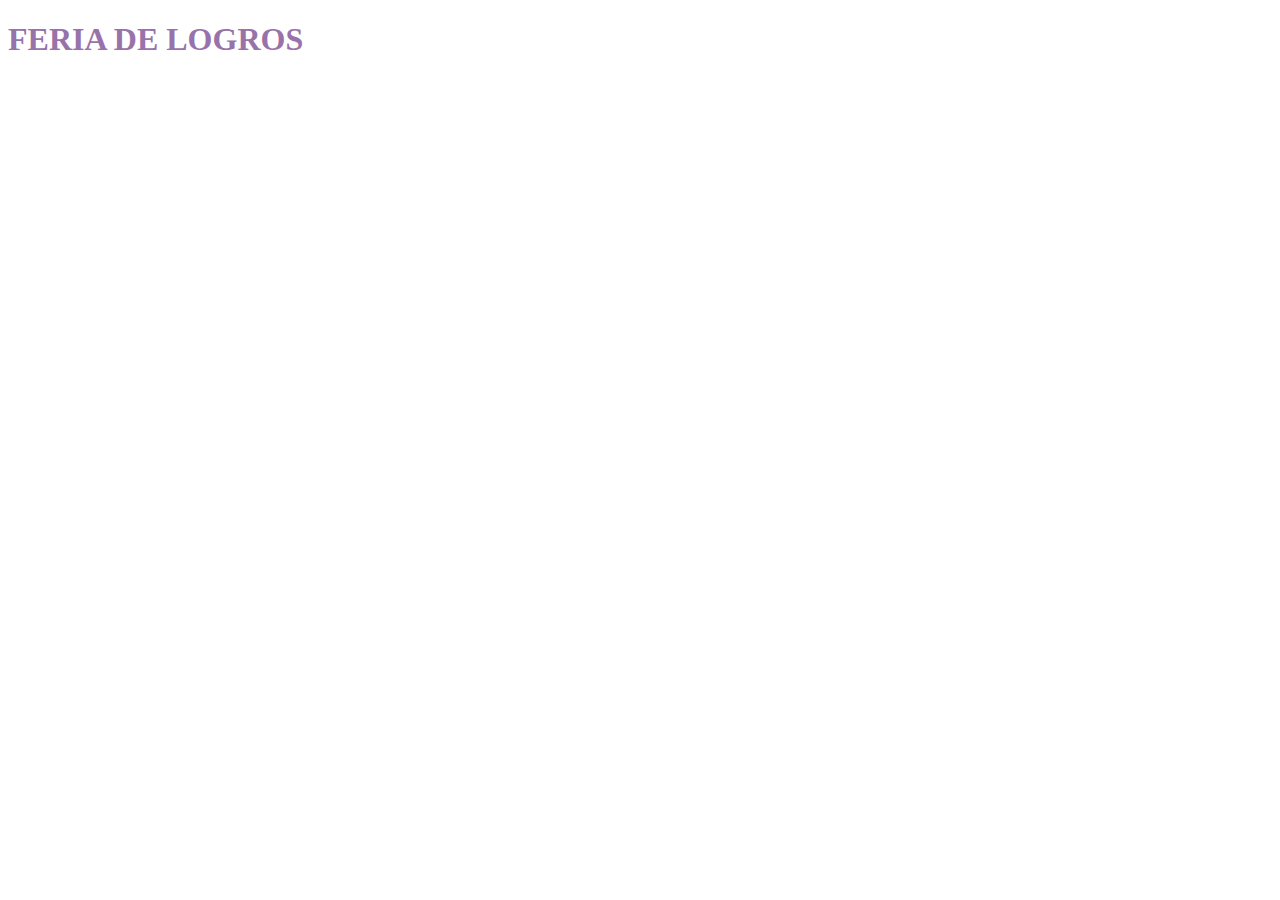
==== index.html @ 94b9064b "feat: structure the project" ====
<!DOCTYPE html>
<html lang="en">
<head>
    <meta charset="UTF-8">
    <meta name="viewport" content="width=device-width, initial-scale=1.0">
    <link rel="stylesheet" href="./css/style.css">
    <title>feria de logros</title>
</head>
<body>
    <h1>FERIA DE LOGROS</h1>


    <script src="./js/app.js"></script>
</body>
</html>
---- css/style.css ----
h1 {
    color: rgb(152, 114, 170);
}
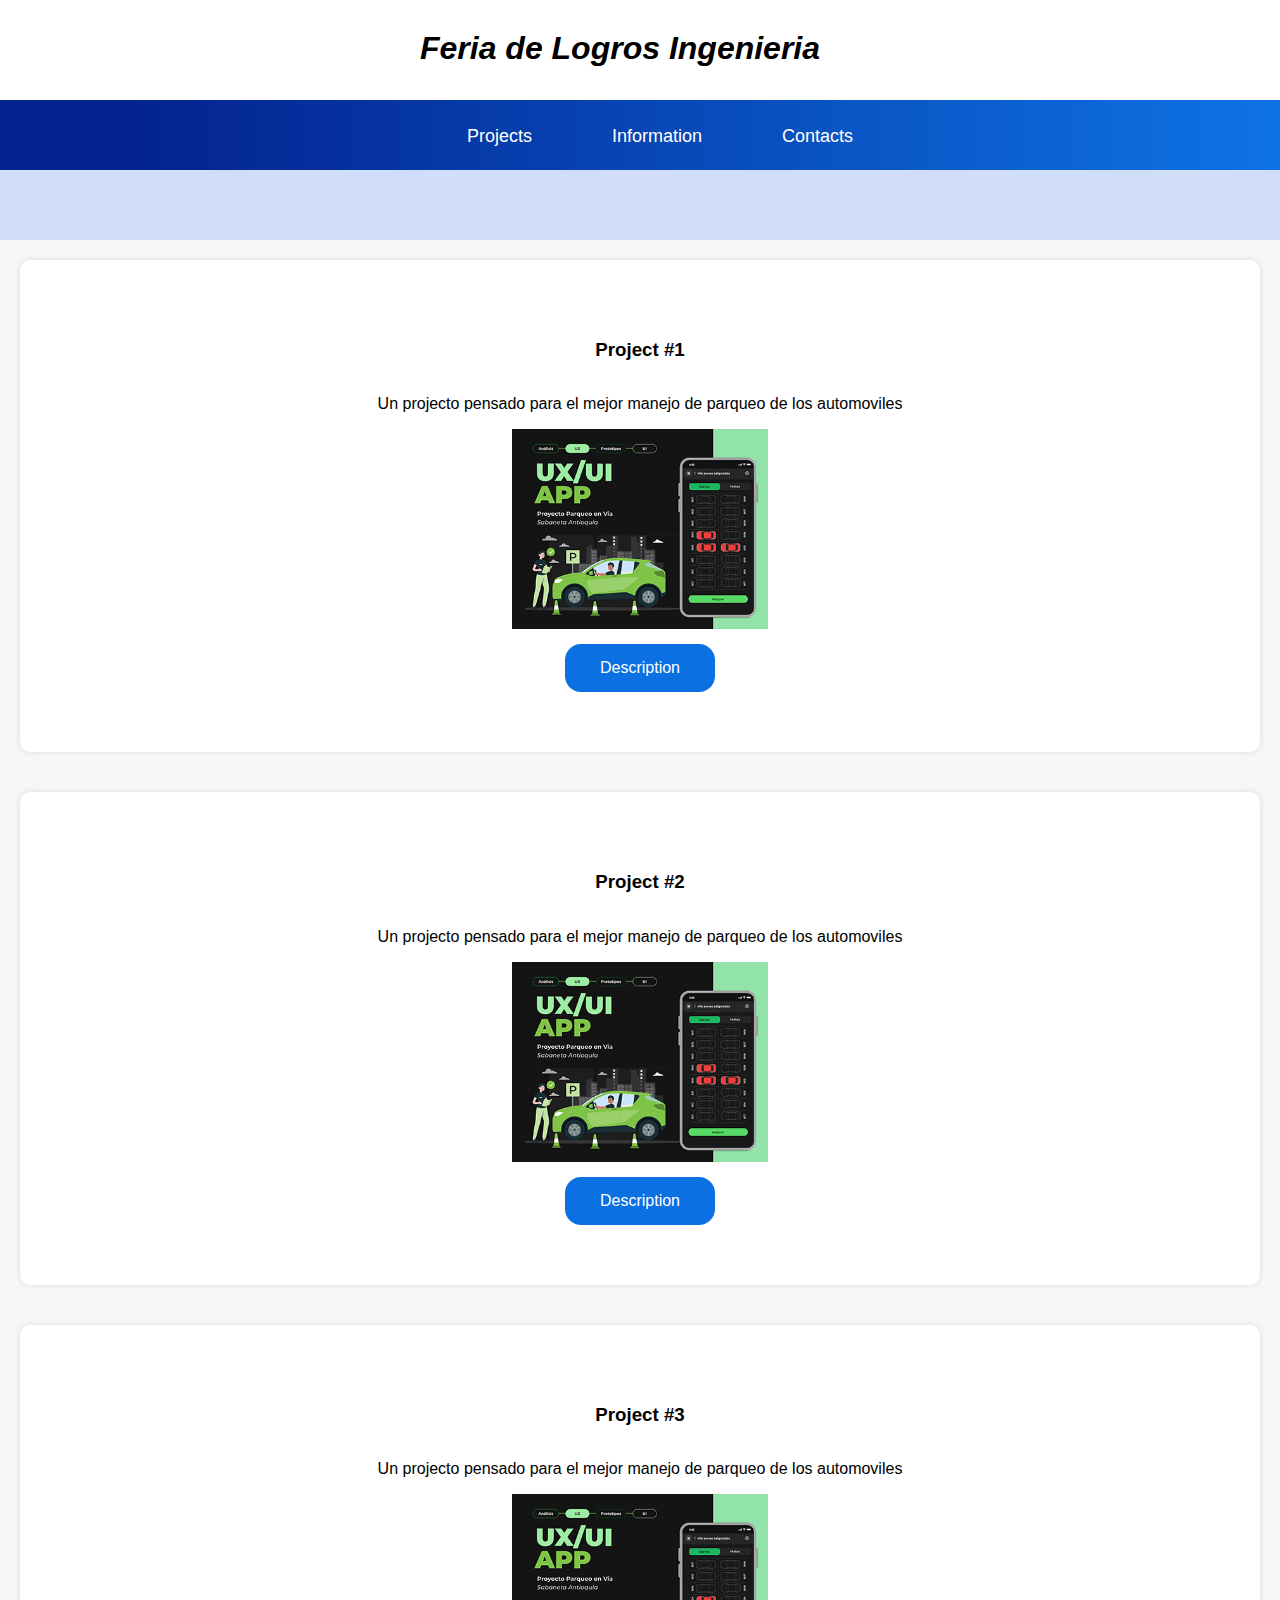
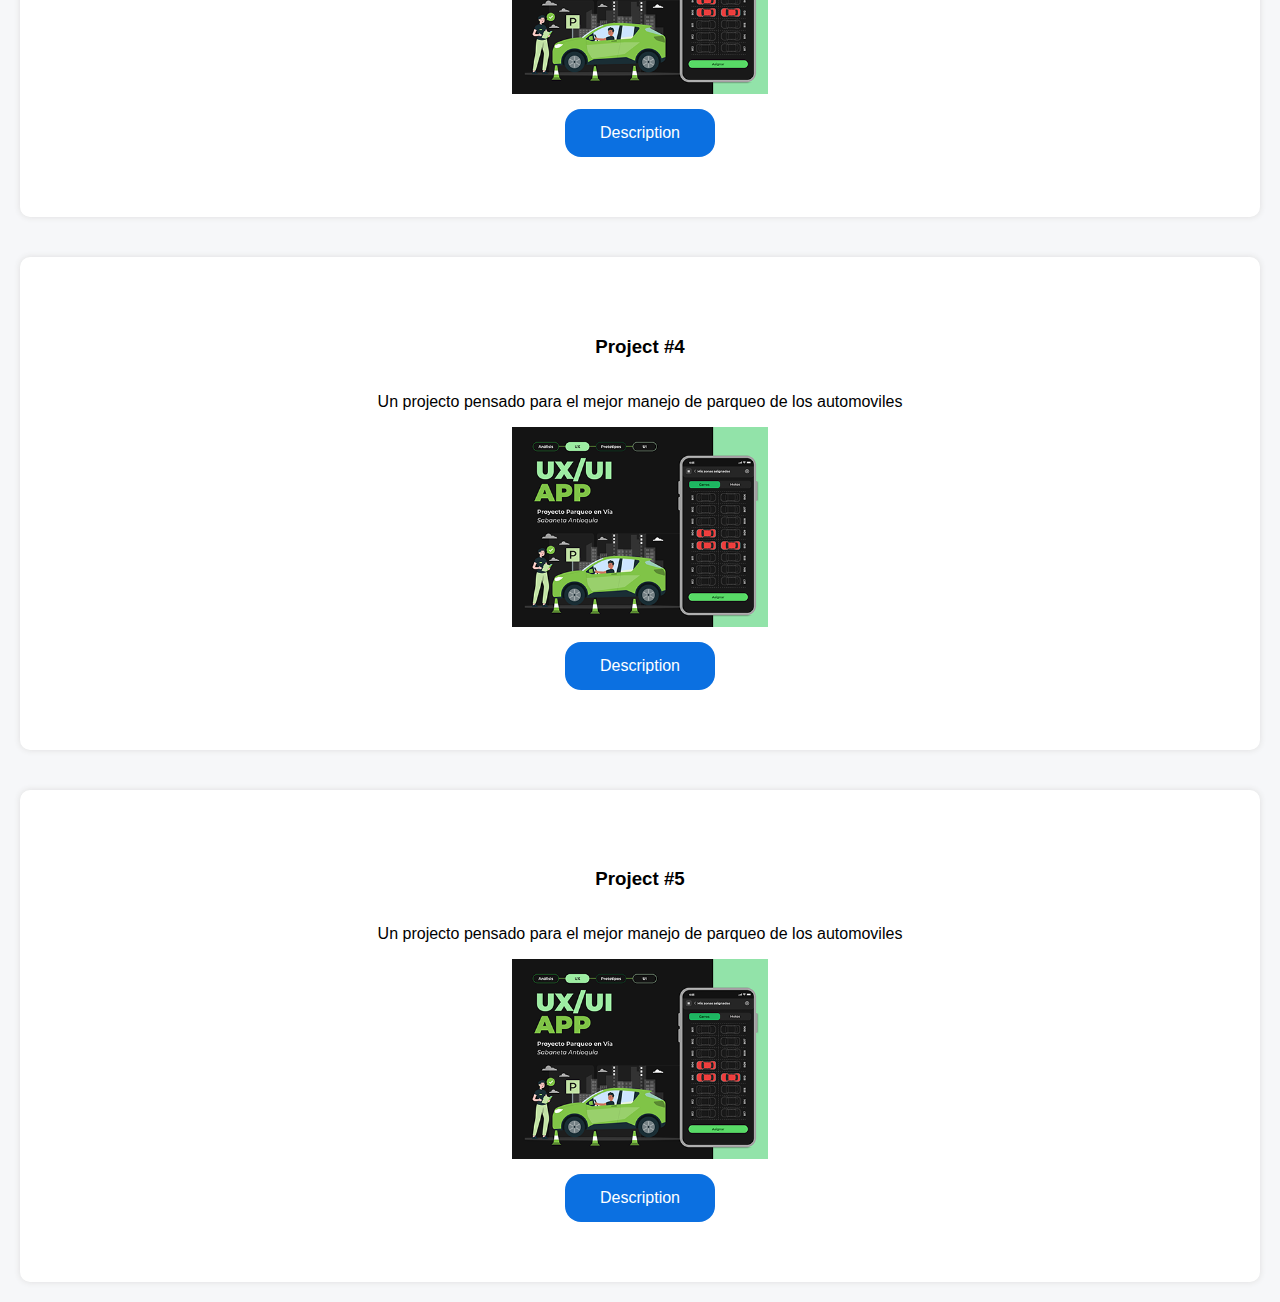
==== commit 85478f9d: "feat: add the content" ====
--- a/index.html
+++ b/index.html
@@ -7,7 +7,62 @@
     <title>feria de logros</title>
 </head>
 <body>
-    <h1>FERIA DE LOGROS</h1>
+    <div class="layout">
+        <header class="header">
+            <h1>Feria de Logros Ingenieria</h1>
+        </header>
+
+        <nav class="nav">
+            <ul>
+                <li><a href="index.html">Projects</a></li>
+                <li><a href="Information.html">Information</a></li>
+                <li><a href="Contacts.html">Contacts</a></li>
+            </ul>
+        </nav>
+    </div>
+
+    <!---CONTENIDO PRINCIPAL-->
+    <section class="content">
+        <article class="project-item">
+            <h3 class="title">Project #1</h3>
+            <p class="about">Un projecto pensado para el mejor manejo de parqueo de los automoviles</p>
+            <img src="./img/parquin.png" alt="">
+            <button class="edit">Description</button>
+
+        </article>
+
+        <article class="project-item">
+            <h3 class="title">Project #2</h3>
+            <p class="about">Un projecto pensado para el mejor manejo de parqueo de los automoviles</p>
+            <img src="./img/parquin.png" alt="">
+            <button class="edit">Description</button>
+
+        </article>
+
+        <article class="project-item">
+            <h3 class="title">Project #3</h3>
+            <p class="about">Un projecto pensado para el mejor manejo de parqueo de los automoviles</p>
+            <img src="./img/parquin.png" alt="">
+            <button class="edit">Description</button>
+
+        </article>
+
+        <article class="project-item">
+            <h3 class="title">Project #4</h3>
+            <p class="about">Un projecto pensado para el mejor manejo de parqueo de los automoviles</p>
+            <img src="./img/parquin.png" alt="">
+            <button class="edit">Description</button>
+
+        </article>
+
+        <article class="project-item">
+            <h3 class="title">Project #5</h3>
+            <p class="about">Un projecto pensado para el mejor manejo de parqueo de los automoviles</p>
+            <img src="./img/parquin.png" alt="">
+            <button class="edit">Description</button>
+
+        </article>
+    </section>
 
 
     <script src="./js/app.js"></script>
--- a/css/style.css
+++ b/css/style.css
@@ -1,3 +1,143 @@
-h1 {
-    color: rgb(152, 114, 170);
+body{
+    background: #d1defa;
+    font-family: Arial, Helvetica, sans-serif;
+
+    /*ALINEAR BODY*/
+
+    text-align: center;
+    padding: 0px;
+    margin:0px;
+}
+
+.layout{
+    width: 100%;
+    height: auto;
+
+
+    display: grid;
+    grid-template-areas: 
+
+
+        /*NUMERO DE COLUMNAS DE CADA CLASE
+         DEL GRID TEMPLATE AREAS
+        */
+        "header header header header"
+        "nav nav nav nav"
+        "content content content lateral"
+        "footer footer footer footer"
+
+    ;
+
+    /*DIMENSIONES DE CADA FILA*/
+    grid-template-rows: 100px 70PX auto 70px;
+}
+
+.header{
+    grid-area: header;
+    
+    background: white;
+    text-align: left;
+    font-style: italic;
+    display:flex ;
+    justify-content: center;
+
+
+}
+
+.header h1{
+    margin-left: -40px;
+    margin-top: 30px;
+}
+
+.nav{
+    grid-area: nav;
+    background: linear-gradient(90deg, #03228f 10%, #0e73e4 100%);
+   
+
+}
+
+
+.nav > ul{
+    display: flex;
+    justify-content: center;
+    align-items: center;
+    list-style: none;
+}
+.nav li{
+    padding: 10px;
+
+}
+.nav a {
+    display: block;
+    margin-left: 30px;
+    margin-right: 30px;
+    color: white;
+    text-decoration: none;
+    font-size: 18px;
+    font-weight: lighter;
+    transition: all 300ms;
+}
+
+.nav a:hover{
+    transform: scale(0.80,0.80);
+}
+
+/*-- ESTILOS DEL CONTENIDO DE LAS PELICULAS ----*/
+.content{
+    grid-area: content;
+    background: #f6f7f9;
+    display: flex;
+    flex-flow: row wrap;
+    justify-content: flex-start;
+    align-items: flex-start;
+}
+
+.project-item{
+    flex-grow: 1;
+    background: white;
+    border-radius: 10px;
+    box-shadow: 0px 0px 6px #ddd;
+    margin: 20px;
+    padding-top: 60px;
+    padding-bottom: 60px;
+    padding-right: 100px;
+    padding-left: 100px;
+    display: flex;
+    flex-direction: column;
+    justify-content: center;
+    align-items: center;
+    text-align: center;
+    
+   
+  
+}
+.project-item img{
+    max-width: 50%;
+    height: 200px;
+    text-align: center;
+}
+
+button,
+input[type="submit"],
+input[type="button"]{
+    width: 150px;
+    background:  #0b70e1;
+    color:white;
+    border: 0;
+    outline: 0;
+    padding: 15px;
+    border-radius: 3px;
+    margin-top: 15px;
+    text-transform: capitalize;
+    font-size: 16px;
+    font-weight: 500;
+    transition: all 300ms;
+    border-radius: 1rem;
+  
+
+
+}
+
+.edit:hover {
+    background-color: rgb(58, 162, 162);
 }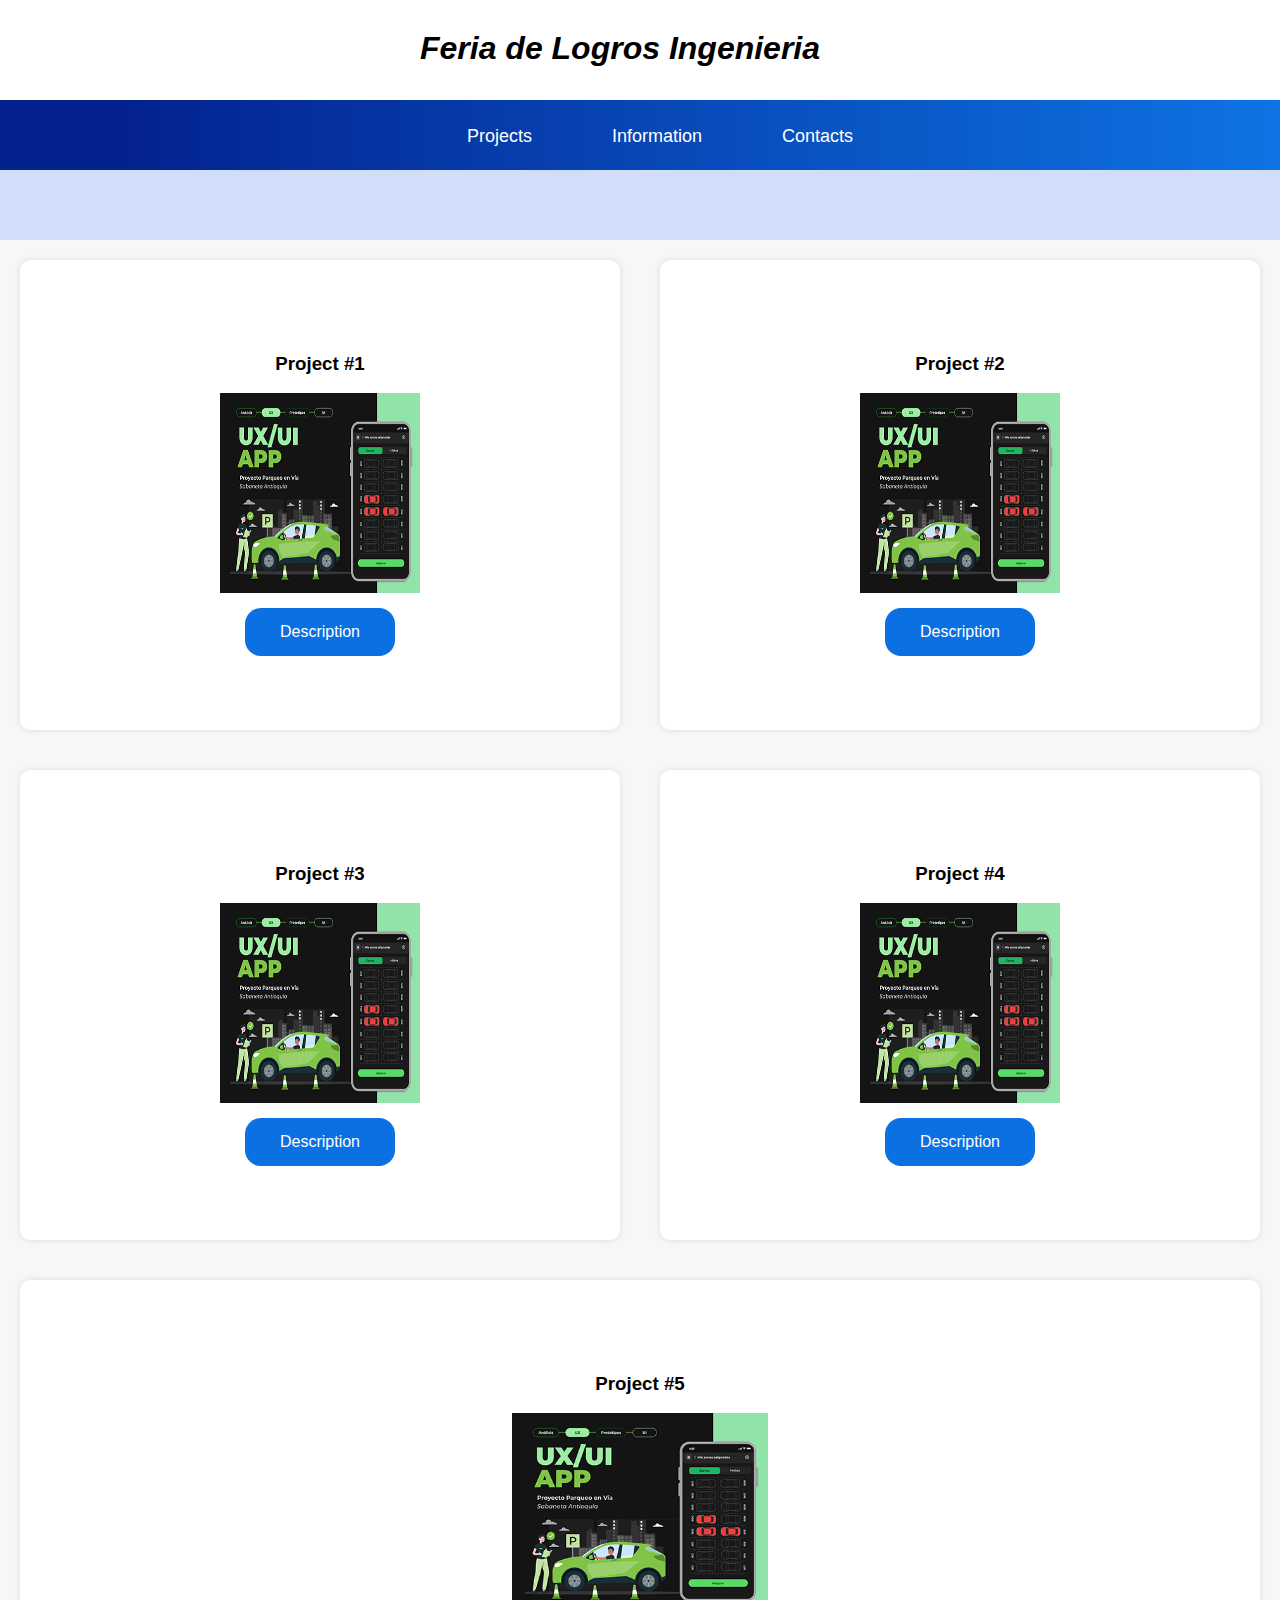
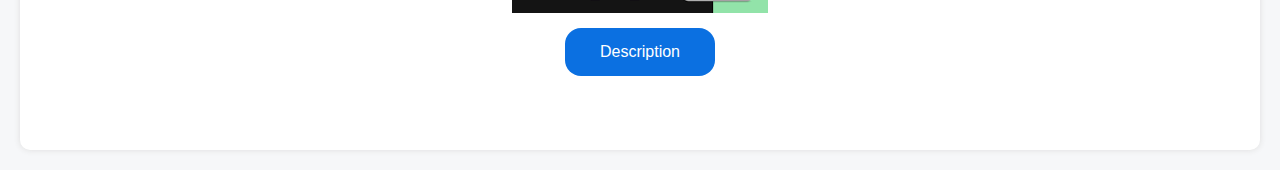
==== commit 0aa50dea: "feat: adding the description button" ====
--- a/index.html
+++ b/index.html
@@ -25,41 +25,41 @@
     <section class="content">
         <article class="project-item">
             <h3 class="title">Project #1</h3>
-            <p class="about">Un projecto pensado para el mejor manejo de parqueo de los automoviles</p>
+            <p class="about" style="display:none;">Un projecto pensado para el mejor manejo de parqueo de los automoviles</p>
             <img src="./img/parquin.png" alt="">
-            <button class="edit">Description</button>
+            <button class="descrip" onclick="wacht(this)">Description</button>
 
         </article>
 
         <article class="project-item">
             <h3 class="title">Project #2</h3>
-            <p class="about">Un projecto pensado para el mejor manejo de parqueo de los automoviles</p>
+            <p class="about" style="display:none;">Un projecto pensado para el mejor manejo de parqueo de los carrosswssss</p>
             <img src="./img/parquin.png" alt="">
-            <button class="edit">Description</button>
+            <button class="descrip" onclick="wacht(this)">Description</button>
 
         </article>
 
         <article class="project-item">
             <h3 class="title">Project #3</h3>
-            <p class="about">Un projecto pensado para el mejor manejo de parqueo de los automoviles</p>
+            <p class="about" style="display:none;">testingg description visivilitie</p>
             <img src="./img/parquin.png" alt="">
-            <button class="edit">Description</button>
+            <button class="descrip" onclick="wacht(this)">Description</button>
 
         </article>
 
         <article class="project-item">
             <h3 class="title">Project #4</h3>
-            <p class="about">Un projecto pensado para el mejor manejo de parqueo de los automoviles</p>
+            <p class="about" style="display:none;">Un projecto pensado para el mejor manejo de parqueo de los automoviles</p>
             <img src="./img/parquin.png" alt="">
-            <button class="edit">Description</button>
+            <button class="descrip" onclick="wacht(this)">Description</button>
 
         </article>
 
         <article class="project-item">
             <h3 class="title">Project #5</h3>
-            <p class="about">Un projecto pensado para el mejor manejo de parqueo de los automoviles</p>
+            <p class="about" style="display:none;">Un projecto pensado para el mejor manejo de parqueo de los automoviles</p>
             <img src="./img/parquin.png" alt="">
-            <button class="edit">Description</button>
+            <button class="descrip" onclick="wacht(this)">Description</button>
 
         </article>
     </section>
--- a/css/style.css
+++ b/css/style.css
@@ -93,6 +93,8 @@
 }
 
 .project-item{
+    width: 300px; /* Fijar un ancho para todos los artículos */
+    min-height: 350px; /* Asegurar una altura mínima */
     flex-grow: 1;
     background: white;
     border-radius: 10px;
@@ -138,6 +140,6 @@
 
 }
 
-.edit:hover {
+.descrip:hover {
     background-color: rgb(58, 162, 162);
 }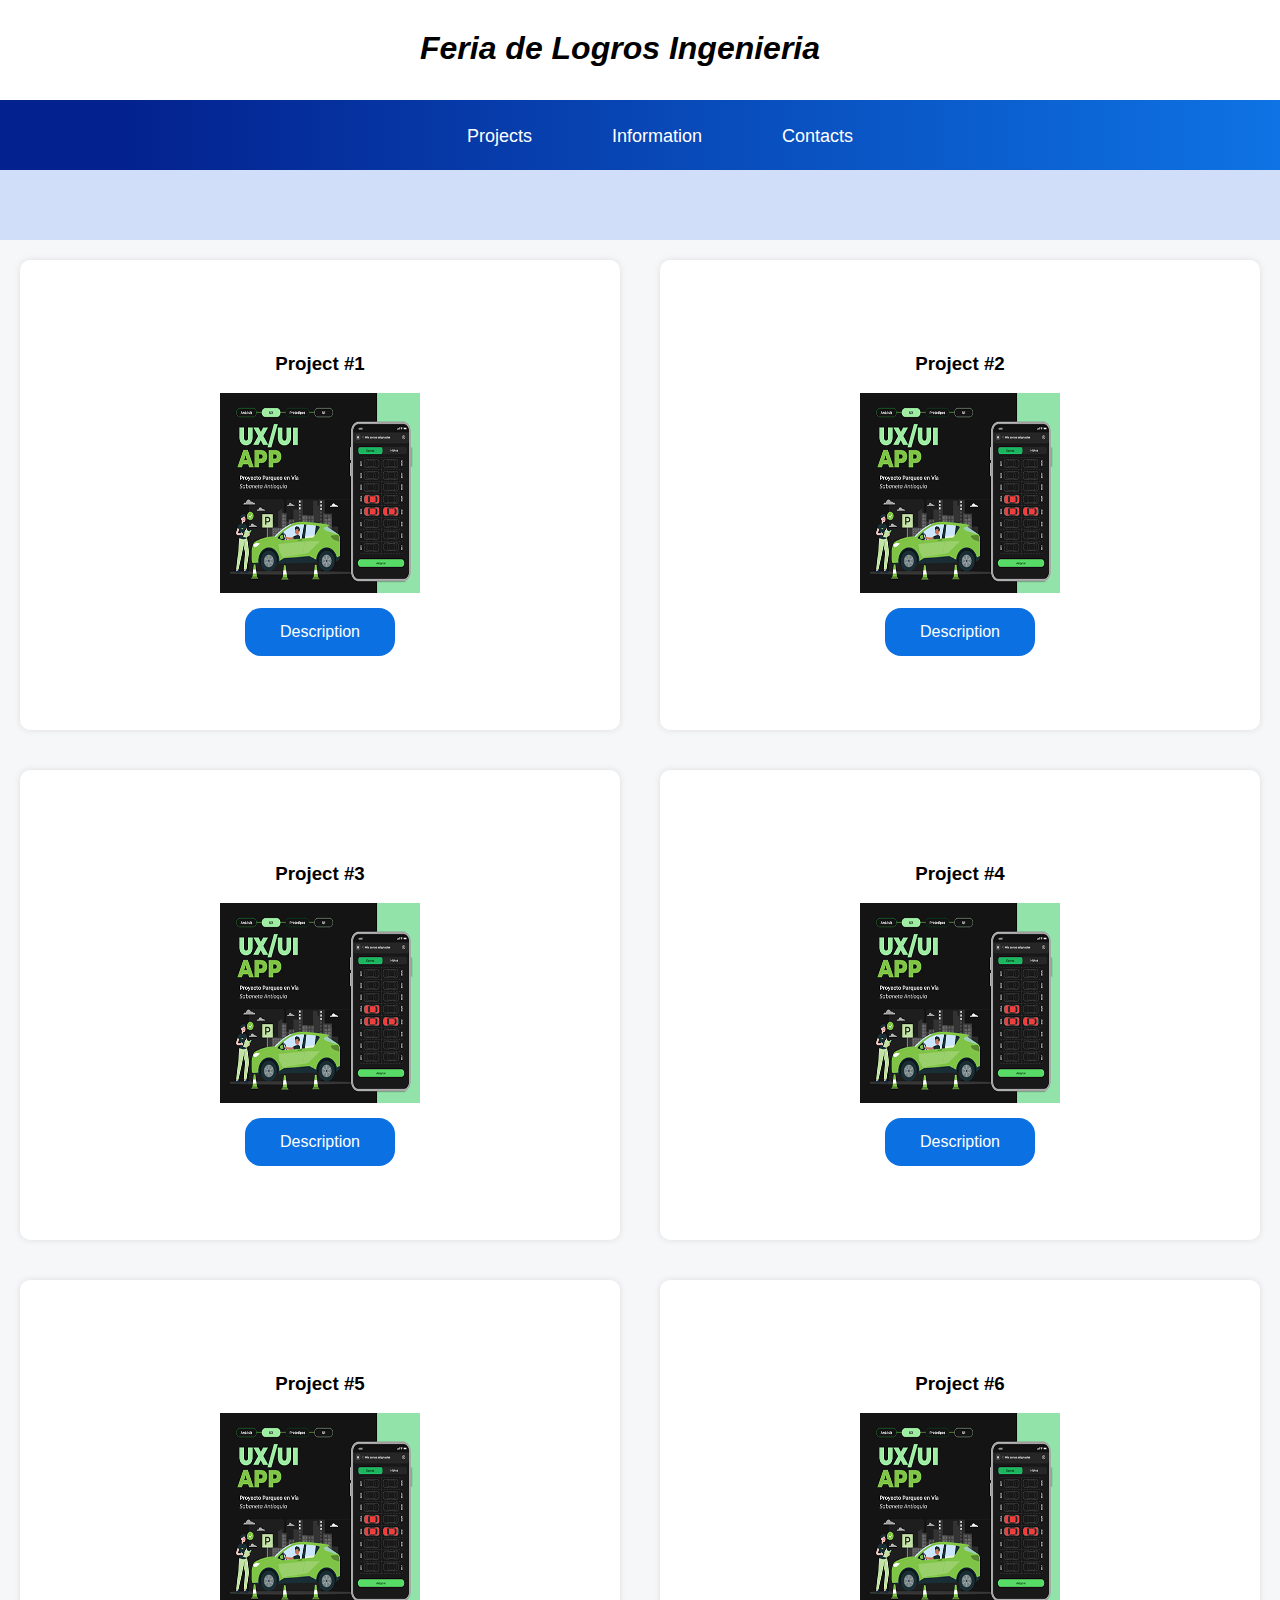
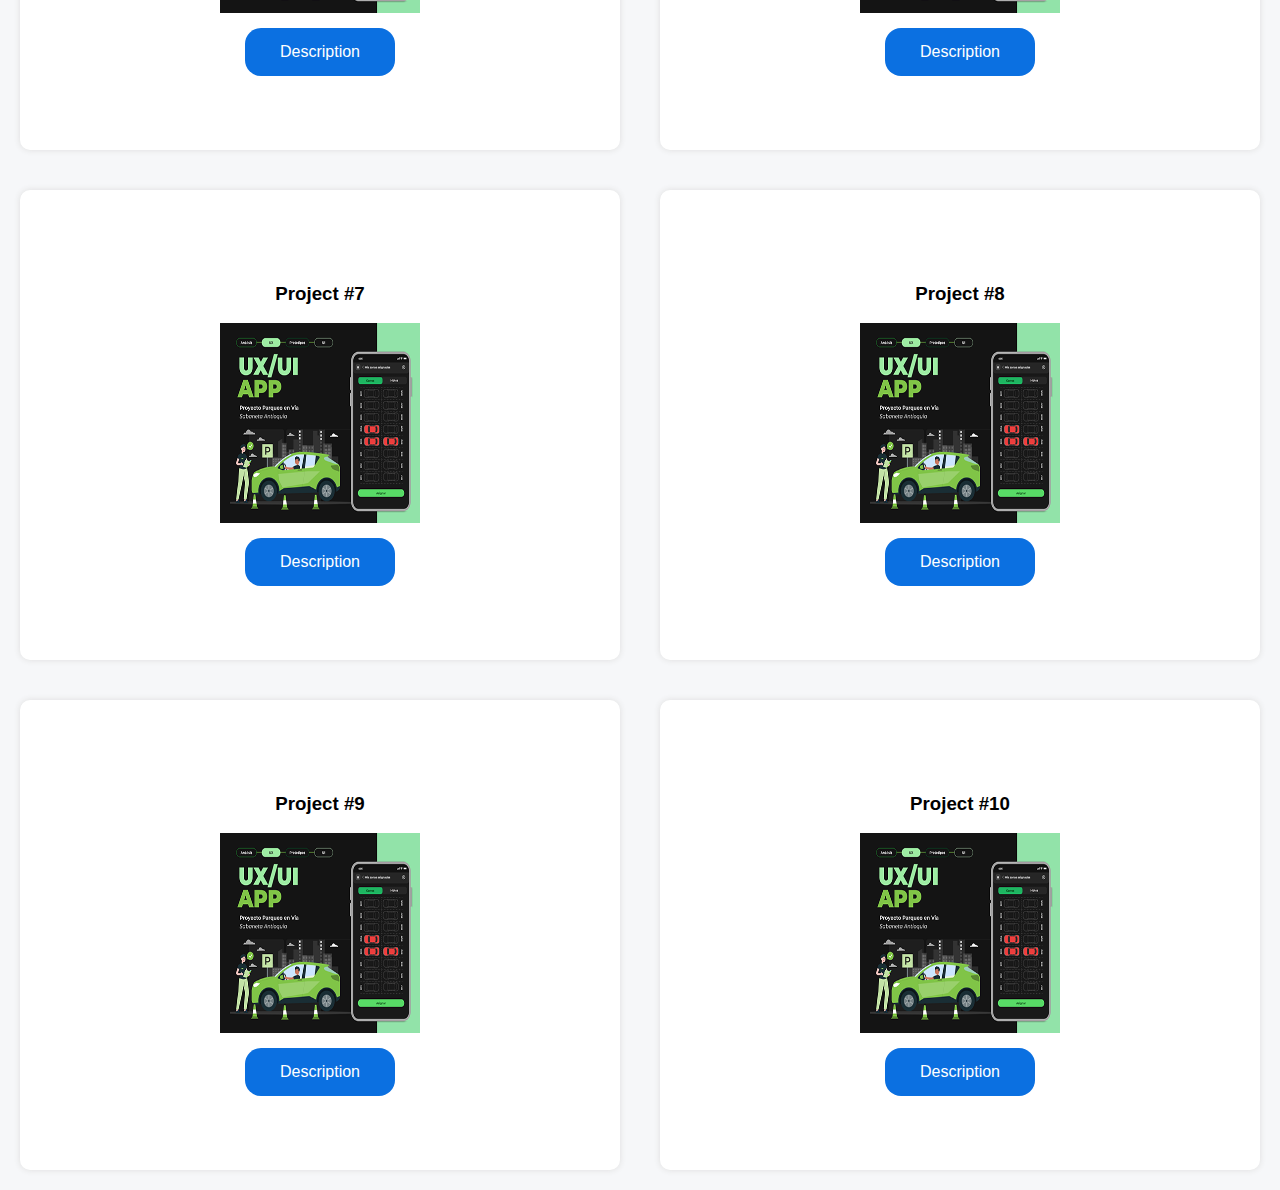
==== commit ce9b4a35: "feat: adding the projects articles" ====
--- a/index.html
+++ b/index.html
@@ -62,6 +62,47 @@
             <button class="descrip" onclick="wacht(this)">Description</button>
 
         </article>
+
+        <article class="project-item">
+            <h3 class="title">Project #6</h3>
+            <p class="about" style="display:none;">Un projecto pensado para el mejor manejo de parqueo de los automoviles</p>
+            <img src="./img/parquin.png" alt="">
+            <button class="descrip" onclick="wacht(this)">Description</button>
+
+        </article>
+
+        <article class="project-item">
+            <h3 class="title">Project #7</h3>
+            <p class="about" style="display:none;">Un projecto pensado para el mejor manejo de parqueo de los automoviles</p>
+            <img src="./img/parquin.png" alt="">
+            <button class="descrip" onclick="wacht(this)">Description</button>
+
+        </article>
+
+        <article class="project-item">
+            <h3 class="title">Project #8</h3>
+            <p class="about" style="display:none;">Un projecto pensado para el mejor manejo de parqueo de los automoviles</p>
+            <img src="./img/parquin.png" alt="">
+            <button class="descrip" onclick="wacht(this)">Description</button>
+
+        </article>
+        
+        <article class="project-item">
+            <h3 class="title">Project #9</h3>
+            <p class="about" style="display:none;">Un projecto pensado para el mejor manejo de parqueo de los automoviles</p>
+            <img src="./img/parquin.png" alt="">
+            <button class="descrip" onclick="wacht(this)">Description</button>
+
+        </article>
+
+        <article class="project-item">
+            <h3 class="title">Project #10</h3>
+            <p class="about" style="display:none;">Un projecto pensado para el mejor manejo de parqueo de los automoviles</p>
+            <img src="./img/parquin.png" alt="">
+            <button class="descrip" onclick="wacht(this)">Description</button>
+
+        </article>
+
     </section>
 
 
--- a/css/style.css
+++ b/css/style.css
@@ -82,7 +82,7 @@
     transform: scale(0.80,0.80);
 }
 
-/*-- ESTILOS DEL CONTENIDO DE LAS PELICULAS ----*/
+
 .content{
     grid-area: content;
     background: #f6f7f9;
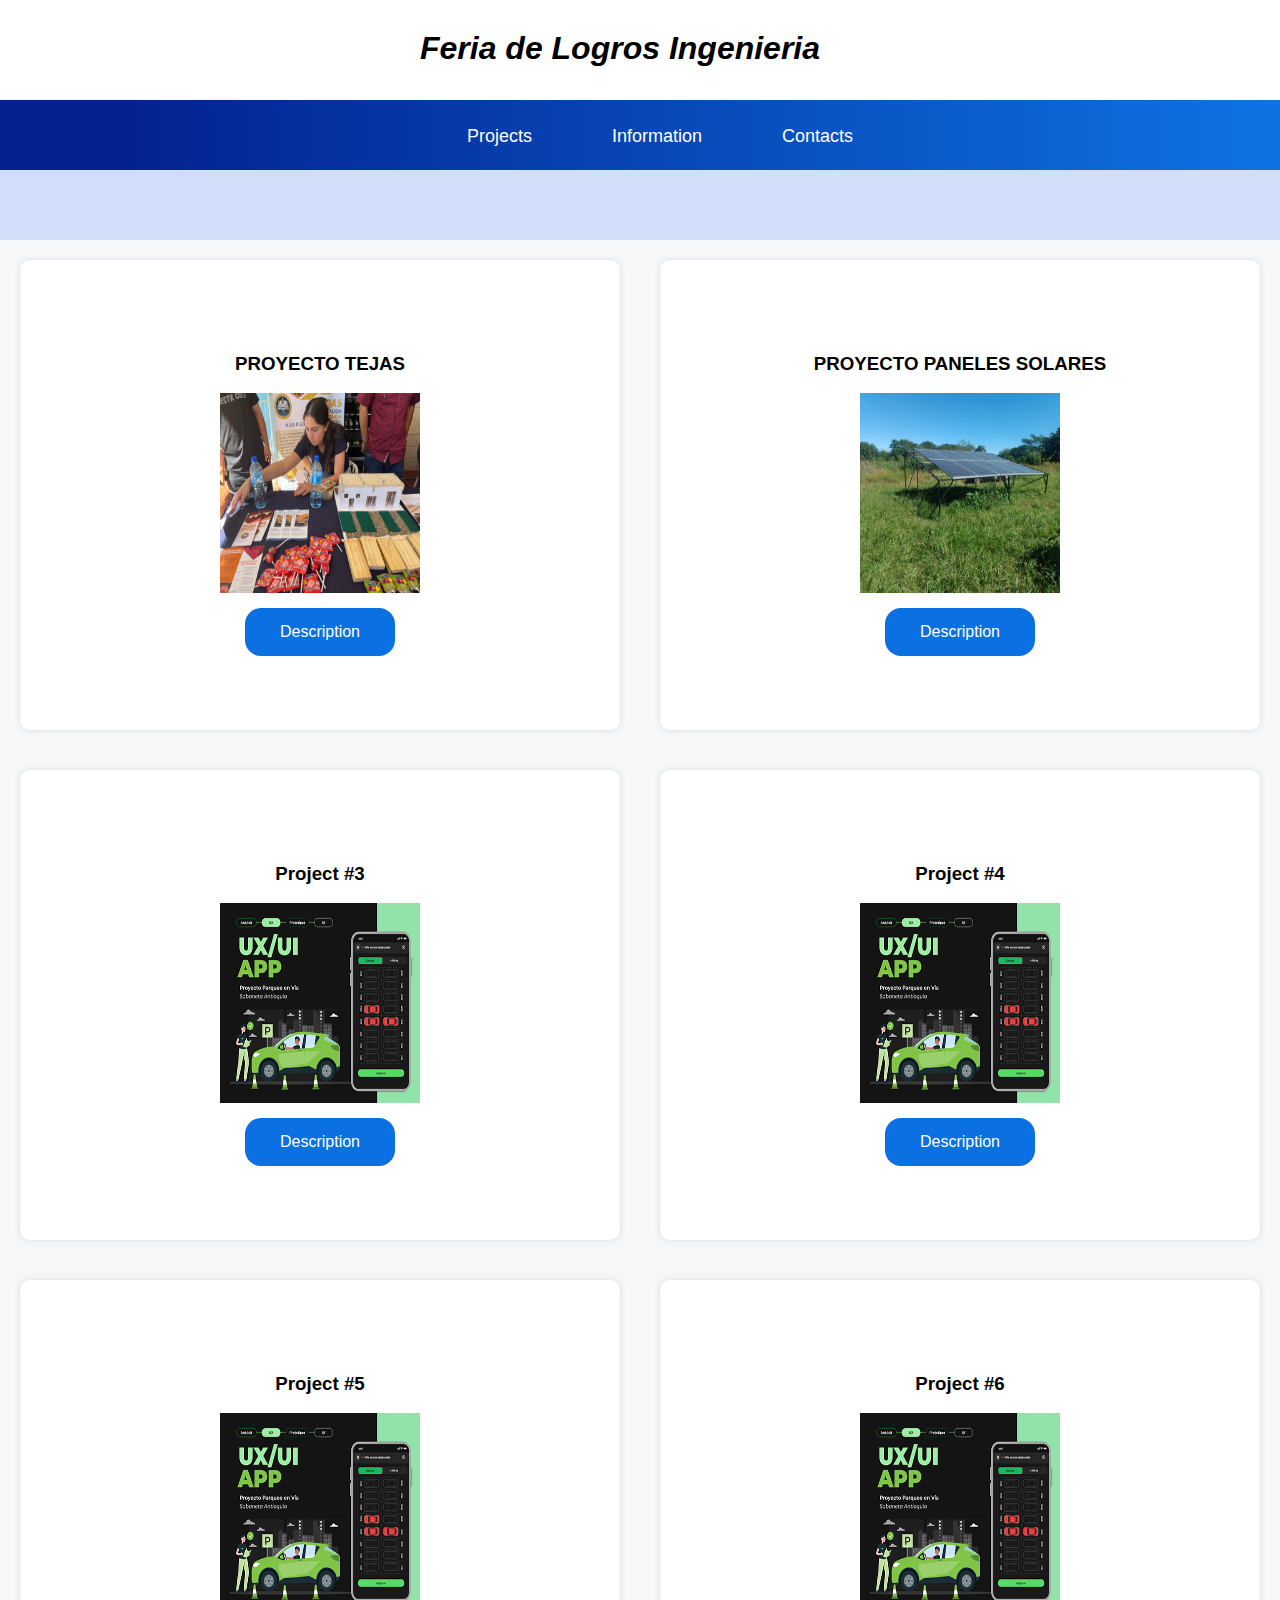
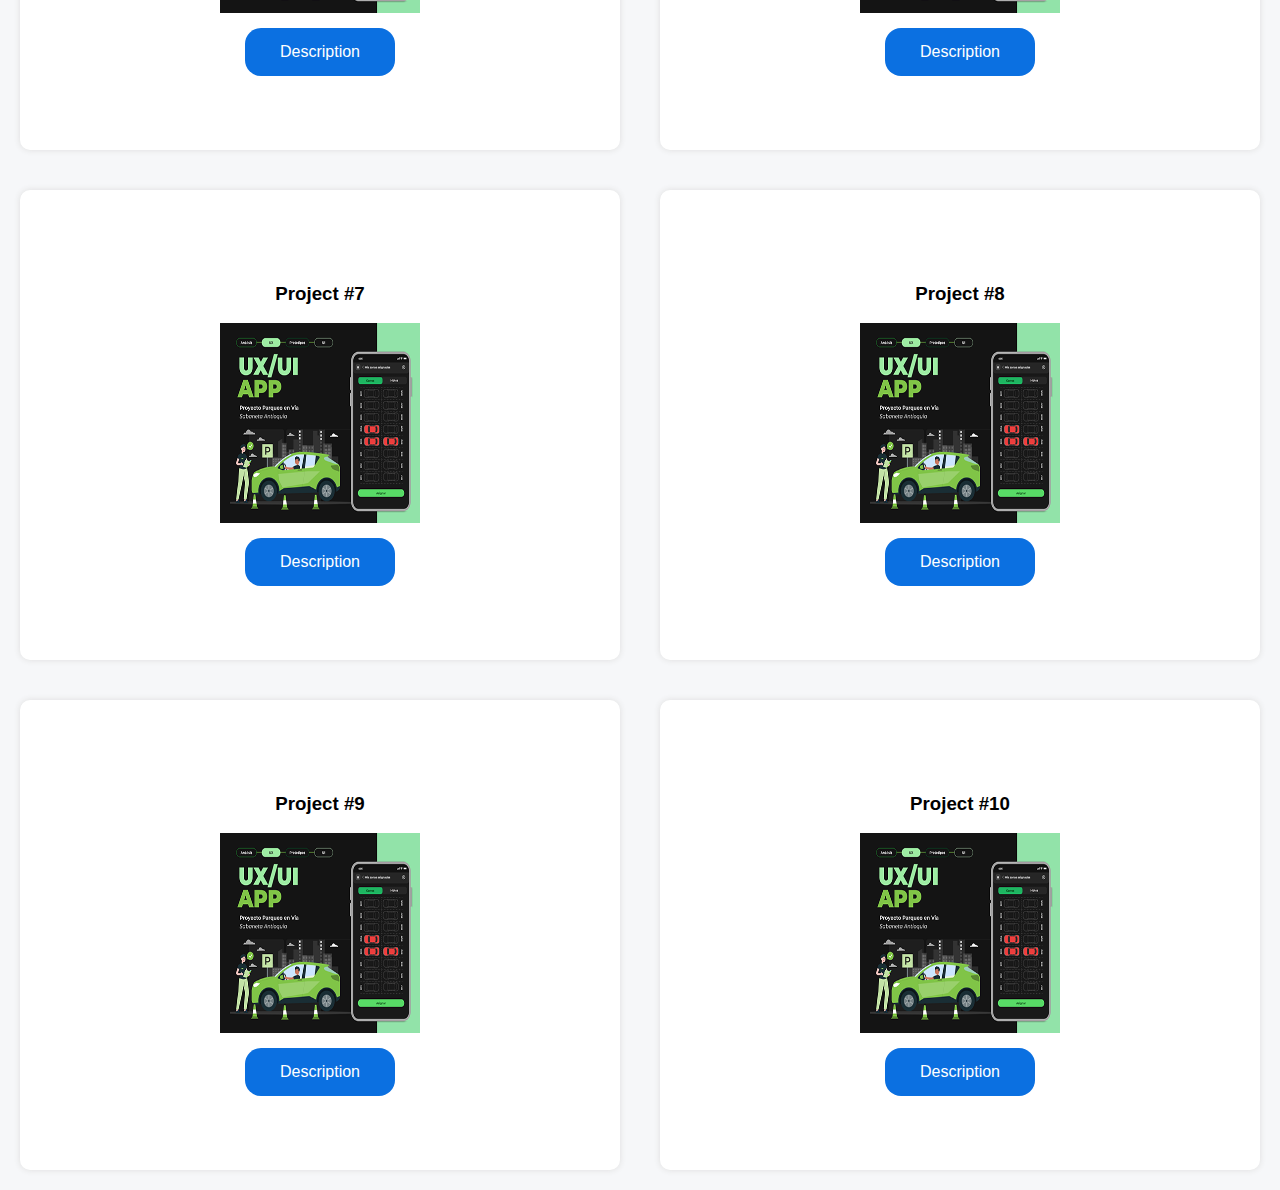
==== commit 3535b80d: "feat: adding photos" ====
--- a/index.html
+++ b/index.html
@@ -24,17 +24,21 @@
     <!---CONTENIDO PRINCIPAL-->
     <section class="content">
         <article class="project-item">
-            <h3 class="title">Project #1</h3>
-            <p class="about" style="display:none;">Un projecto pensado para el mejor manejo de parqueo de los automoviles</p>
-            <img src="./img/parquin.png" alt="">
+            <h3 class="title">PROYECTO TEJAS</h3>
+            <p class="about" style="display:none;">Ingenieria civil: Proyecto realizado para el conocimiento fundamental de materiales de contruccion para techos 
+                como lo son las tejas , hay variedad y por ello en este proyecto se realiza una evaluacion de cual seria la mejor opcion para cada caso.
+            </p>
+            <img src="./img/tejas.png" alt="">
             <button class="descrip" onclick="wacht(this)">Description</button>
 
         </article>
 
         <article class="project-item">
-            <h3 class="title">Project #2</h3>
-            <p class="about" style="display:none;">Un projecto pensado para el mejor manejo de parqueo de los carrosswssss</p>
-            <img src="./img/parquin.png" alt="">
+            <h3 class="title">PROYECTO PANELES SOLARES</h3>
+            <p class="about" style="display:none;">Ingenieria Electrica: Este fue un proyecto realizao por estudiantes de la carrera lo cual este proyecto
+                busca evaluar la efectividad de los paneles solares en la generacion de energia electrica. y Mostrar como su uso nos puede ayudar a reducir la contaminacion del medio ambiente.
+            </p>
+            <img src="./img/panel.png" alt="">
             <button class="descrip" onclick="wacht(this)">Description</button>
 
         </article>
@@ -97,7 +101,7 @@
 
         <article class="project-item">
             <h3 class="title">Project #10</h3>
-            <p class="about" style="display:none;">Un projecto pensado para el mejor manejo de parqueo de los automoviles</p>
+            <p class="about" style="display:none;">Proyecto realizado para la construccion......</p>
             <img src="./img/parquin.png" alt="">
             <button class="descrip" onclick="wacht(this)">Description</button>
 
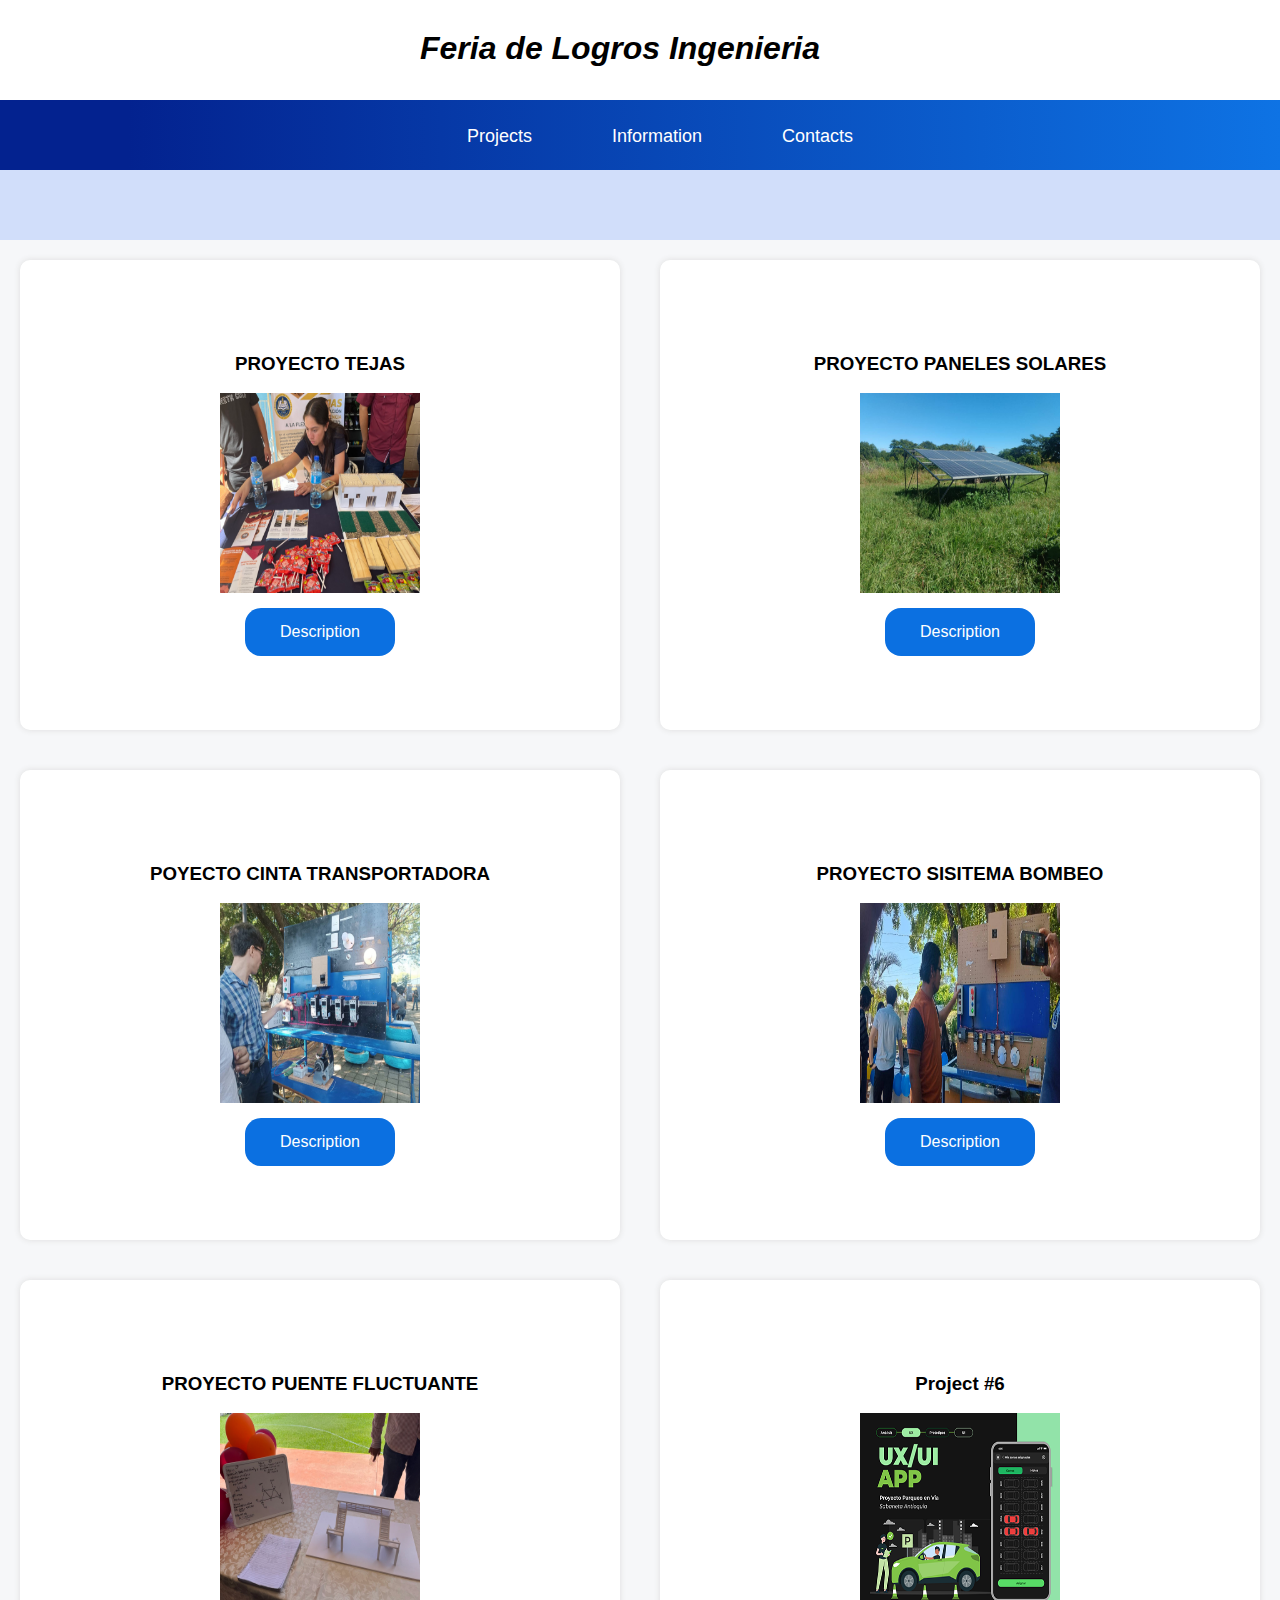
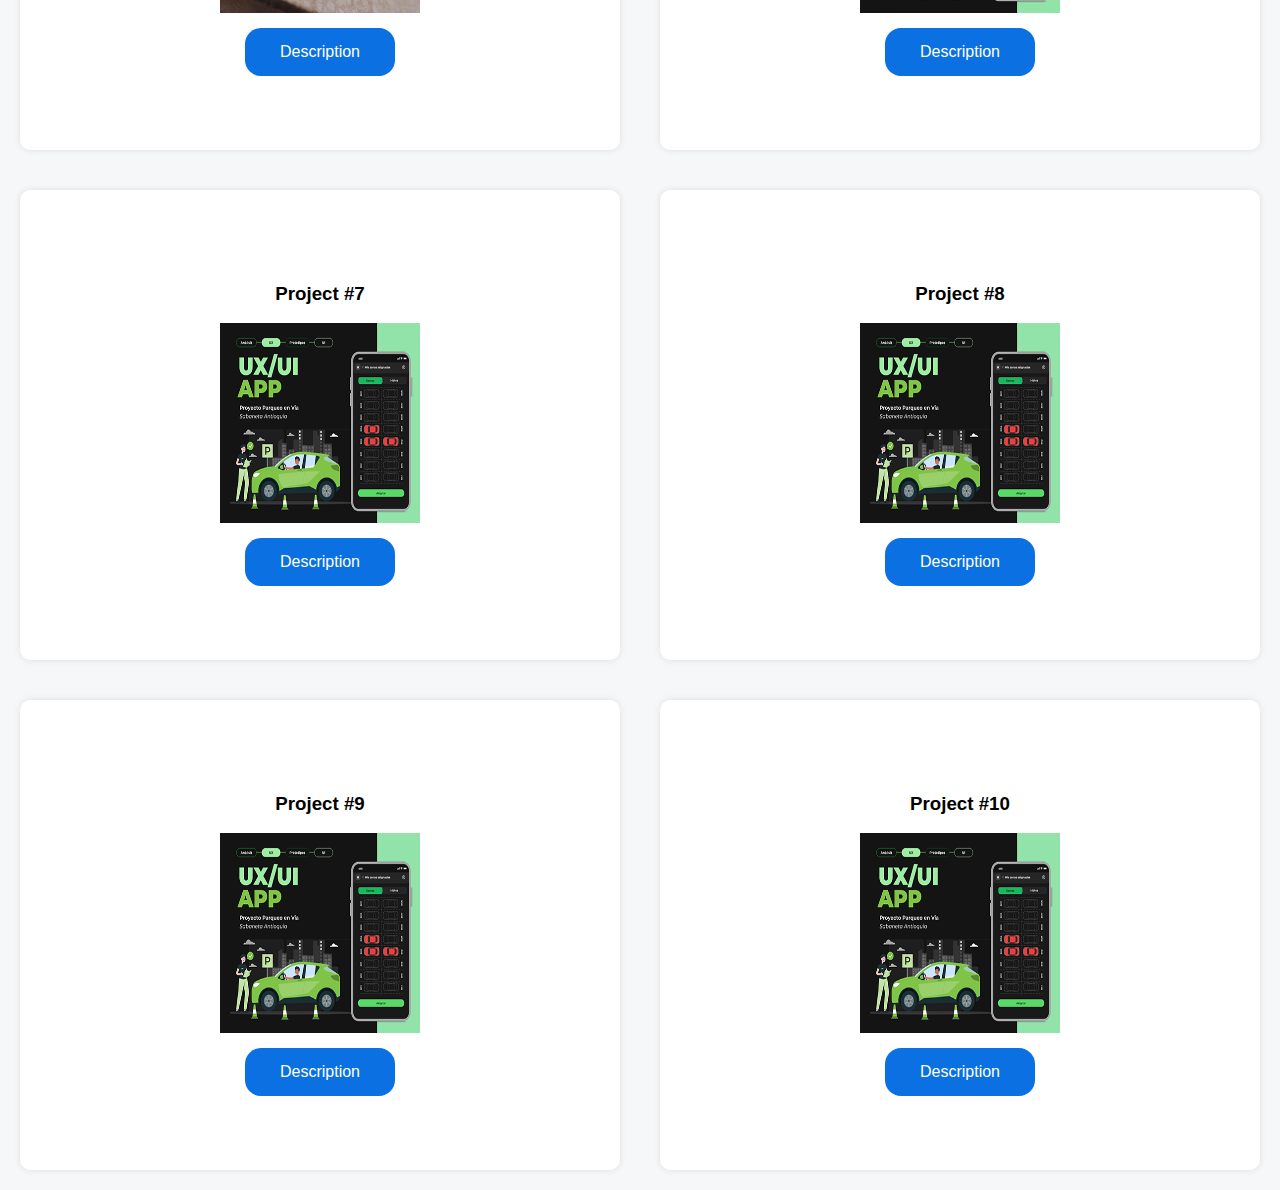
==== commit e8f73c5d: "feat: refactor: reorganize folder structure" ====
--- a/index.html
+++ b/index.html
@@ -25,8 +25,9 @@
     <section class="content">
         <article class="project-item">
             <h3 class="title">PROYECTO TEJAS</h3>
-            <p class="about" style="display:none;">Ingenieria civil: Proyecto realizado para el conocimiento fundamental de materiales de contruccion para techos 
-                como lo son las tejas , hay variedad y por ello en este proyecto se realiza una evaluacion de cual seria la mejor opcion para cada caso.
+            <p class="about" style="display:none;">Ingenieria Civil: El proyecto fue diseñado por estudiantes de ing civil para poder profundizar el conocimiento
+                en el area de techos por lo cual se investigo cada tipo de techos en este caso fue las tejas y todos sus similares encontrando las diferencias de cada una
+                y en que momento utilizar cada una de ellas.
             </p>
             <img src="./img/tejas.png" alt="">
             <button class="descrip" onclick="wacht(this)">Description</button>
@@ -44,25 +45,32 @@
         </article>
 
         <article class="project-item">
-            <h3 class="title">Project #3</h3>
-            <p class="about" style="display:none;">testingg description visivilitie</p>
-            <img src="./img/parquin.png" alt="">
+            <h3 class="title">POYECTO CINTA TRANSPORTADORA</h3>
+            <p class="about" style="display:none;">Ingenieria Electrica: Proyecto realizado por los estuadiantes de ing electrica que muestra el manejo y la creacion de una
+                transportadora que puede ser utilizada de diferentes formas y maneras en las industrias y empresas.
+            </p>
+            <img src="./img/cinta.png" alt="">
             <button class="descrip" onclick="wacht(this)">Description</button>
 
         </article>
 
         <article class="project-item">
-            <h3 class="title">Project #4</h3>
-            <p class="about" style="display:none;">Un projecto pensado para el mejor manejo de parqueo de los automoviles</p>
-            <img src="./img/parquin.png" alt="">
+            <h3 class="title">PROYECTO SISITEMA BOMBEO</h3>
+            <p class="about" style="display:none;">Ingenieria Electrica: El proyecto consta con una maqueta a pequeña escala de lo que es un sistema de bombeo 
+                que mayormente se utiliza en las empresas para transportar o llevar el agua de un punto hacia otro, y mostrar como funciona cada parte del sistema.
+            </p>
+            <img src="./img/bombeo.png" alt="">
             <button class="descrip" onclick="wacht(this)">Description</button>
 
         </article>
 
         <article class="project-item">
-            <h3 class="title">Project #5</h3>
-            <p class="about" style="display:none;">Un projecto pensado para el mejor manejo de parqueo de los automoviles</p>
-            <img src="./img/parquin.png" alt="">
+            <h3 class="title">PROYECTO PUENTE FLUCTUANTE</h3>
+            <p class="about" style="display:none;">Ingenieria Civil: Este fue un proyecto construido a base de una maqueta lo cual tambien el proyecto cuanta
+                con un sistema de seguridad para evitar que el puente se caiga y se rompa, todo esto recalcando que esta debidamente contruido con sus formulas matematicas
+                para asi poder tener una estructura estable y segura.
+            </p>
+            <img src="./img/puente.png" alt="">
             <button class="descrip" onclick="wacht(this)">Description</button>
 
         </article>
@@ -77,7 +85,7 @@
 
         <article class="project-item">
             <h3 class="title">Project #7</h3>
-            <p class="about" style="display:none;">Un projecto pensado para el mejor manejo de parqueo de los automoviles</p>
+            <p class="about" style="display:none;">Un projecto pensado para el mejor manejo de parqueo de los automoviles </p>
             <img src="./img/parquin.png" alt="">
             <button class="descrip" onclick="wacht(this)">Description</button>
 
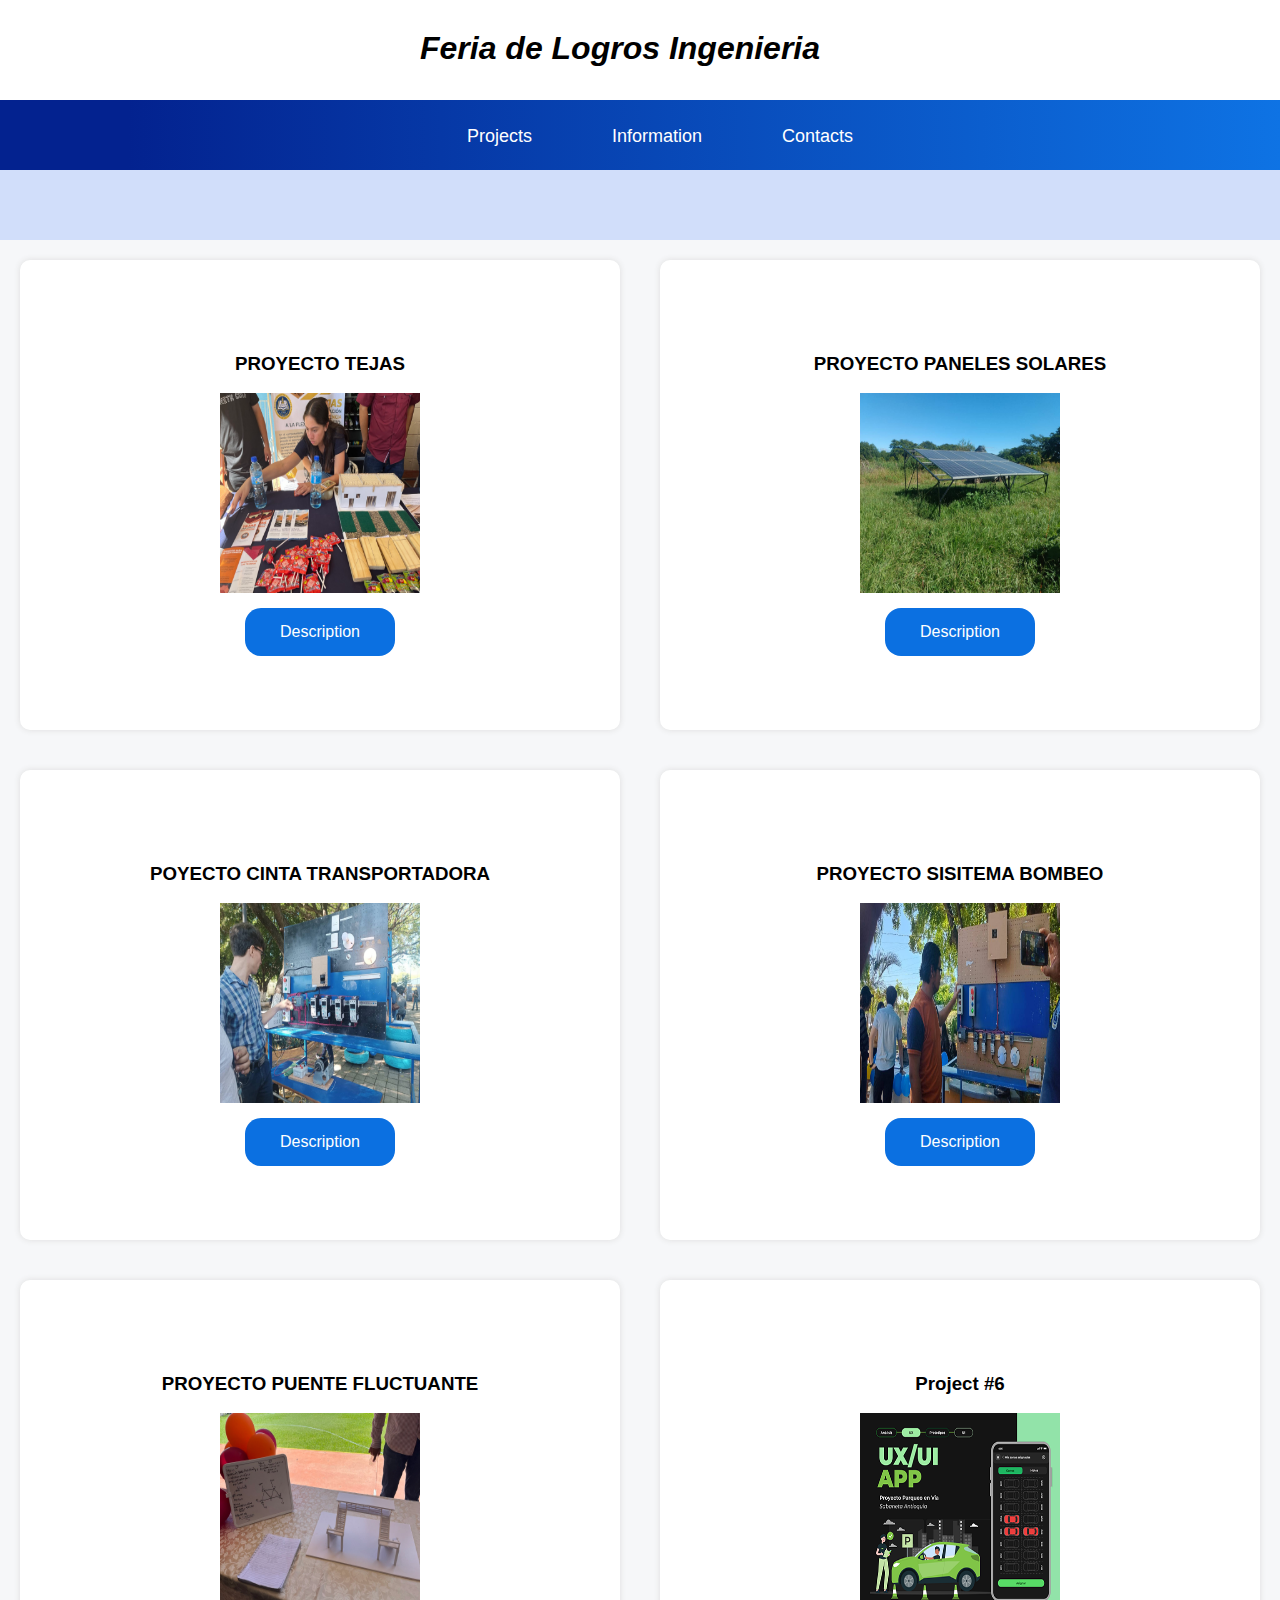
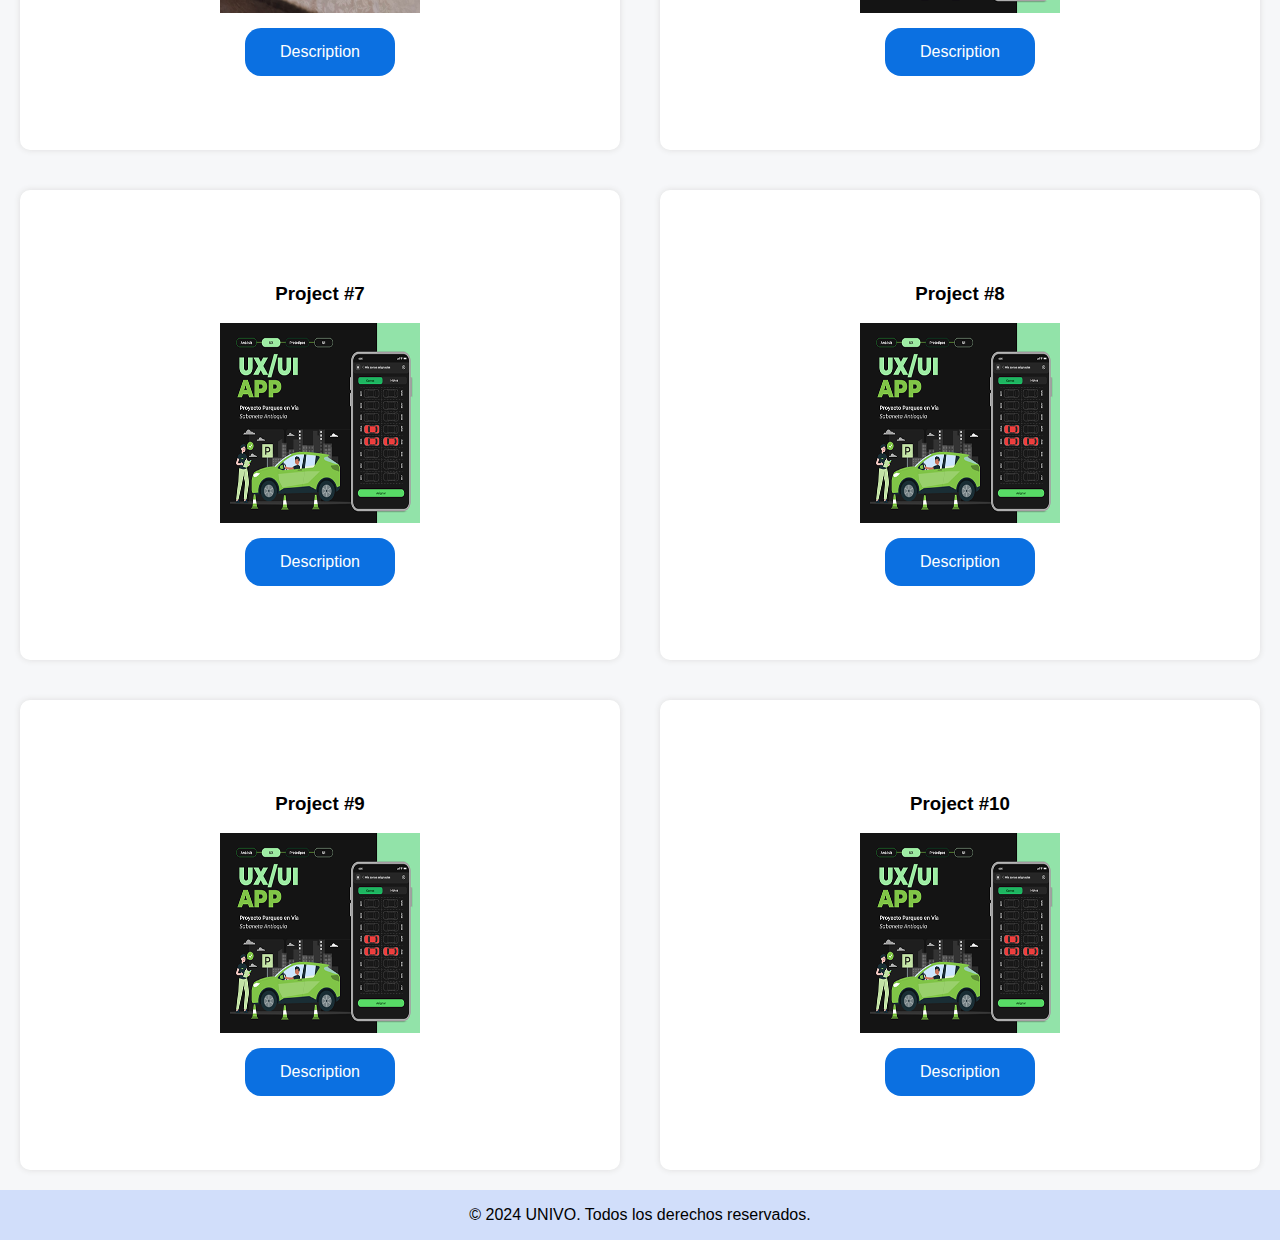
==== commit 213ad0c7: "feat: advance files" ====
--- a/index.html
+++ b/index.html
@@ -7,12 +7,12 @@
     <title>feria de logros</title>
 </head>
 <body>
-    <div class="layout">
-        <header class="header">
+    <div class="custom-layout">
+        <header class="custom-header">
             <h1>Feria de Logros Ingenieria</h1>
         </header>
 
-        <nav class="nav">
+        <nav class="custom-nav">
             <ul>
                 <li><a href="index.html">Projects</a></li>
                 <li><a href="Information.html">Information</a></li>
@@ -21,103 +21,94 @@
         </nav>
     </div>
 
-    <!---CONTENIDO PRINCIPAL-->
-    <section class="content">
-        <article class="project-item">
-            <h3 class="title">PROYECTO TEJAS</h3>
-            <p class="about" style="display:none;">Ingenieria Civil: El proyecto fue diseñado por estudiantes de ing civil para poder profundizar el conocimiento
+    <section class="custom-content">
+        <article class="custom-project-item">
+            <h3 class="custom-title">PROYECTO TEJAS</h3>
+            <p class="custom-about" style="display:none;">Ingenieria Civil: El proyecto fue diseñado por estudiantes de ing civil para poder profundizar el conocimiento
                 en el area de techos por lo cual se investigo cada tipo de techos en este caso fue las tejas y todos sus similares encontrando las diferencias de cada una
                 y en que momento utilizar cada una de ellas.
             </p>
             <img src="./img/tejas.png" alt="">
-            <button class="descrip" onclick="wacht(this)">Description</button>
-
+            <button class="custom-descrip" onclick="wacht(this)">Description</button>
         </article>
 
-        <article class="project-item">
-            <h3 class="title">PROYECTO PANELES SOLARES</h3>
-            <p class="about" style="display:none;">Ingenieria Electrica: Este fue un proyecto realizao por estudiantes de la carrera lo cual este proyecto
+        <article class="custom-project-item">
+            <h3 class="custom-title">PROYECTO PANELES SOLARES</h3>
+            <p class="custom-about" style="display:none;">Ingenieria Electrica: Este fue un proyecto realizao por estudiantes de la carrera lo cual este proyecto
                 busca evaluar la efectividad de los paneles solares en la generacion de energia electrica. y Mostrar como su uso nos puede ayudar a reducir la contaminacion del medio ambiente.
             </p>
             <img src="./img/panel.png" alt="">
-            <button class="descrip" onclick="wacht(this)">Description</button>
-
+            <button class="custom-descrip" onclick="wacht(this)">Description</button>
         </article>
 
-        <article class="project-item">
-            <h3 class="title">POYECTO CINTA TRANSPORTADORA</h3>
-            <p class="about" style="display:none;">Ingenieria Electrica: Proyecto realizado por los estuadiantes de ing electrica que muestra el manejo y la creacion de una
+        <article class="custom-project-item">
+            <h3 class="custom-title">POYECTO CINTA TRANSPORTADORA</h3>
+            <p class="custom-about" style="display:none;">Ingenieria Electrica: Proyecto realizado por los estuadiantes de ing electrica que muestra el manejo y la creacion de una
                 transportadora que puede ser utilizada de diferentes formas y maneras en las industrias y empresas.
             </p>
             <img src="./img/cinta.png" alt="">
-            <button class="descrip" onclick="wacht(this)">Description</button>
-
+            <button class="custom-descrip" onclick="wacht(this)">Description</button>
         </article>
 
-        <article class="project-item">
-            <h3 class="title">PROYECTO SISITEMA BOMBEO</h3>
-            <p class="about" style="display:none;">Ingenieria Electrica: El proyecto consta con una maqueta a pequeña escala de lo que es un sistema de bombeo 
+        <article class="custom-project-item">
+            <h3 class="custom-title">PROYECTO SISITEMA BOMBEO</h3>
+            <p class="custom-about" style="display:none;">Ingenieria Electrica: El proyecto consta con una maqueta a pequeña escala de lo que es un sistema de bombeo 
                 que mayormente se utiliza en las empresas para transportar o llevar el agua de un punto hacia otro, y mostrar como funciona cada parte del sistema.
             </p>
             <img src="./img/bombeo.png" alt="">
-            <button class="descrip" onclick="wacht(this)">Description</button>
-
+            <button class="custom-descrip" onclick="wacht(this)">Description</button>
         </article>
 
-        <article class="project-item">
-            <h3 class="title">PROYECTO PUENTE FLUCTUANTE</h3>
-            <p class="about" style="display:none;">Ingenieria Civil: Este fue un proyecto construido a base de una maqueta lo cual tambien el proyecto cuanta
+        <article class="custom-project-item">
+            <h3 class="custom-title">PROYECTO PUENTE FLUCTUANTE</h3>
+            <p class="custom-about" style="display:none;">Ingenieria Civil: Este fue un proyecto construido a base de una maqueta lo cual tambien el proyecto cuanta
                 con un sistema de seguridad para evitar que el puente se caiga y se rompa, todo esto recalcando que esta debidamente contruido con sus formulas matematicas
                 para asi poder tener una estructura estable y segura.
             </p>
             <img src="./img/puente.png" alt="">
-            <button class="descrip" onclick="wacht(this)">Description</button>
-
+            <button class="custom-descrip" onclick="wacht(this)">Description</button>
         </article>
 
-        <article class="project-item">
-            <h3 class="title">Project #6</h3>
-            <p class="about" style="display:none;">Un projecto pensado para el mejor manejo de parqueo de los automoviles</p>
+        <article class="custom-project-item">
+            <h3 class="custom-title">Project #6</h3>
+            <p class="custom-about" style="display:none;">Un projecto pensado para el mejor manejo de parqueo de los automoviles</p>
             <img src="./img/parquin.png" alt="">
-            <button class="descrip" onclick="wacht(this)">Description</button>
-
+            <button class="custom-descrip" onclick="wacht(this)">Description</button>
         </article>
 
-        <article class="project-item">
-            <h3 class="title">Project #7</h3>
-            <p class="about" style="display:none;">Un projecto pensado para el mejor manejo de parqueo de los automoviles </p>
+        <article class="custom-project-item">
+            <h3 class="custom-title">Project #7</h3>
+            <p class="custom-about" style="display:none;">Un projecto pensado para el mejor manejo de parqueo de los automoviles </p>
             <img src="./img/parquin.png" alt="">
-            <button class="descrip" onclick="wacht(this)">Description</button>
-
+            <button class="custom-descrip" onclick="wacht(this)">Description</button>
         </article>
 
-        <article class="project-item">
-            <h3 class="title">Project #8</h3>
-            <p class="about" style="display:none;">Un projecto pensado para el mejor manejo de parqueo de los automoviles</p>
+        <article class="custom-project-item">
+            <h3 class="custom-title">Project #8</h3>
+            <p class="custom-about" style="display:none;">Un projecto pensado para el mejor manejo de parqueo de los automoviles</p>
             <img src="./img/parquin.png" alt="">
-            <button class="descrip" onclick="wacht(this)">Description</button>
-
+            <button class="custom-descrip" onclick="wacht(this)">Description</button>
         </article>
         
-        <article class="project-item">
-            <h3 class="title">Project #9</h3>
-            <p class="about" style="display:none;">Un projecto pensado para el mejor manejo de parqueo de los automoviles</p>
+        <article class="custom-project-item">
+            <h3 class="custom-title">Project #9</h3>
+            <p class="custom-about" style="display:none;">Un projecto pensado para el mejor manejo de parqueo de los automoviles</p>
             <img src="./img/parquin.png" alt="">
-            <button class="descrip" onclick="wacht(this)">Description</button>
-
+            <button class="custom-descrip" onclick="wacht(this)">Description</button>
         </article>
 
-        <article class="project-item">
-            <h3 class="title">Project #10</h3>
-            <p class="about" style="display:none;">Proyecto realizado para la construccion......</p>
+        <article class="custom-project-item">
+            <h3 class="custom-title">Project #10</h3>
+            <p class="custom-about" style="display:none;">Proyecto realizado para la construccion......</p>
             <img src="./img/parquin.png" alt="">
-            <button class="descrip" onclick="wacht(this)">Description</button>
-
+            <button class="custom-descrip" onclick="wacht(this)">Description</button>
         </article>
 
     </section>
-
+    <footer class="custom-footer">
+        <p>© 2024 UNIVO. Todos los derechos reservados.</p>
+    </footer>
 
     <script src="./js/app.js"></script>
 </body>
-</html>+</html>
--- a/css/style.css
+++ b/css/style.css
@@ -9,7 +9,7 @@
     margin:0px;
 }
 
-.layout{
+.custom-layout{
     width: 100%;
     height: auto;
 
@@ -32,7 +32,7 @@
     grid-template-rows: 100px 70PX auto 70px;
 }
 
-.header{
+.custom-header{
     grid-area: header;
     
     background: white;
@@ -44,12 +44,12 @@
 
 }
 
-.header h1{
+.custom-header h1{
     margin-left: -40px;
     margin-top: 30px;
 }
 
-.nav{
+.custom-nav{
     grid-area: nav;
     background: linear-gradient(90deg, #03228f 10%, #0e73e4 100%);
    
@@ -57,17 +57,17 @@
 }
 
 
-.nav > ul{
+.custom-nav > ul{
     display: flex;
     justify-content: center;
     align-items: center;
     list-style: none;
 }
-.nav li{
+.custom-nav li{
     padding: 10px;
 
 }
-.nav a {
+.custom-nav a {
     display: block;
     margin-left: 30px;
     margin-right: 30px;
@@ -78,24 +78,25 @@
     transition: all 300ms;
 }
 
-.nav a:hover{
+.custom-nav a:hover{
     transform: scale(0.80,0.80);
 }
 
 
-.content{
+.custom-content{
     grid-area: content;
     background: #f6f7f9;
     display: flex;
-    flex-flow: row wrap;
+    flex-wrap: wrap;
     justify-content: flex-start;
     align-items: flex-start;
 }
 
-.project-item{
+.custom-project-item{
     width: 300px; /* Fijar un ancho para todos los artículos */
     min-height: 350px; /* Asegurar una altura mínima */
     flex-grow: 1;
+    flex-basis: 200;
     background: white;
     border-radius: 10px;
     box-shadow: 0px 0px 6px #ddd;
@@ -113,7 +114,7 @@
    
   
 }
-.project-item img{
+.custom-project-item img{
     max-width: 50%;
     height: 200px;
     text-align: center;
@@ -140,6 +141,22 @@
 
 }
 
-.descrip:hover {
+.custom-descrip:hover {
     background-color: rgb(58, 162, 162);
-}+}
+
+
+@media (max-width: 768px) {
+    custom-nav ul {
+      display: none;
+    }
+    
+  }
+
+  @media (max-width: 768px) {
+    .custom-content {
+      width: 100%;
+      padding: 20px;
+      box-sizing: border-box;
+    }
+  }